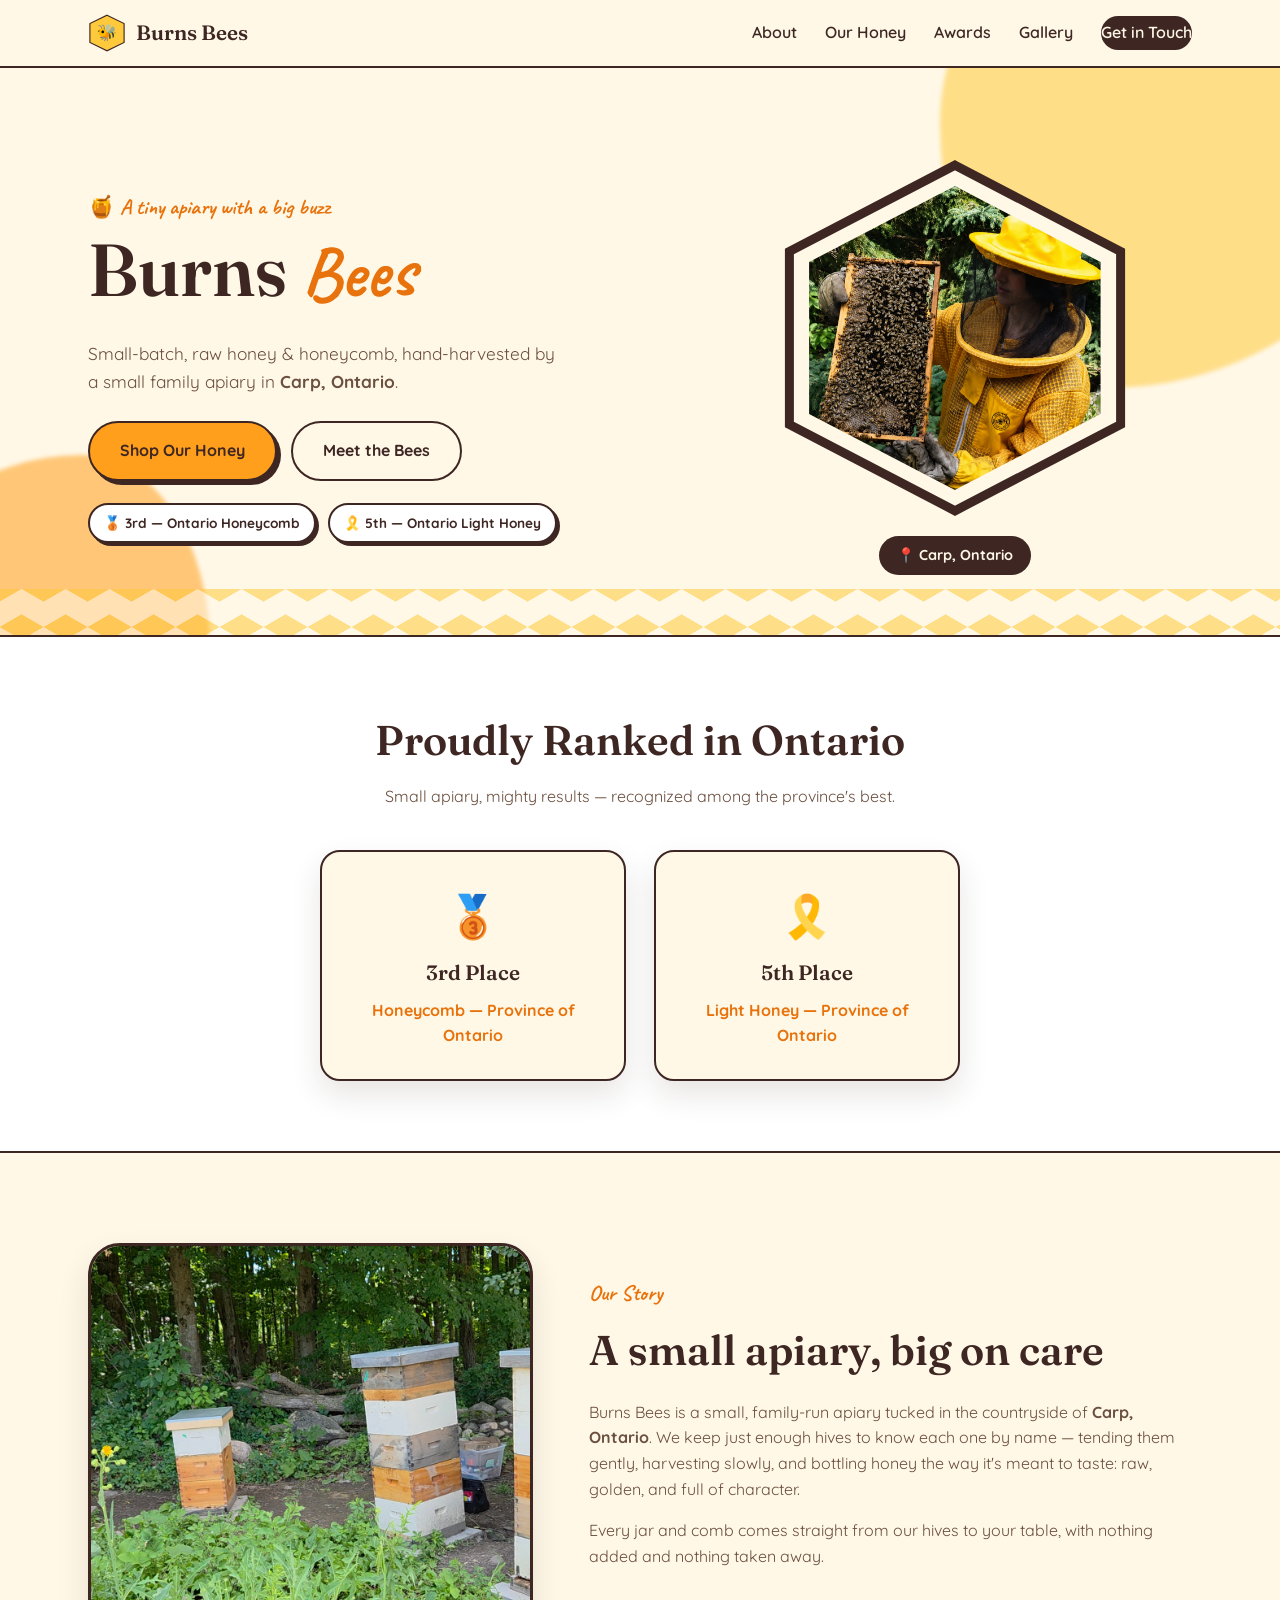
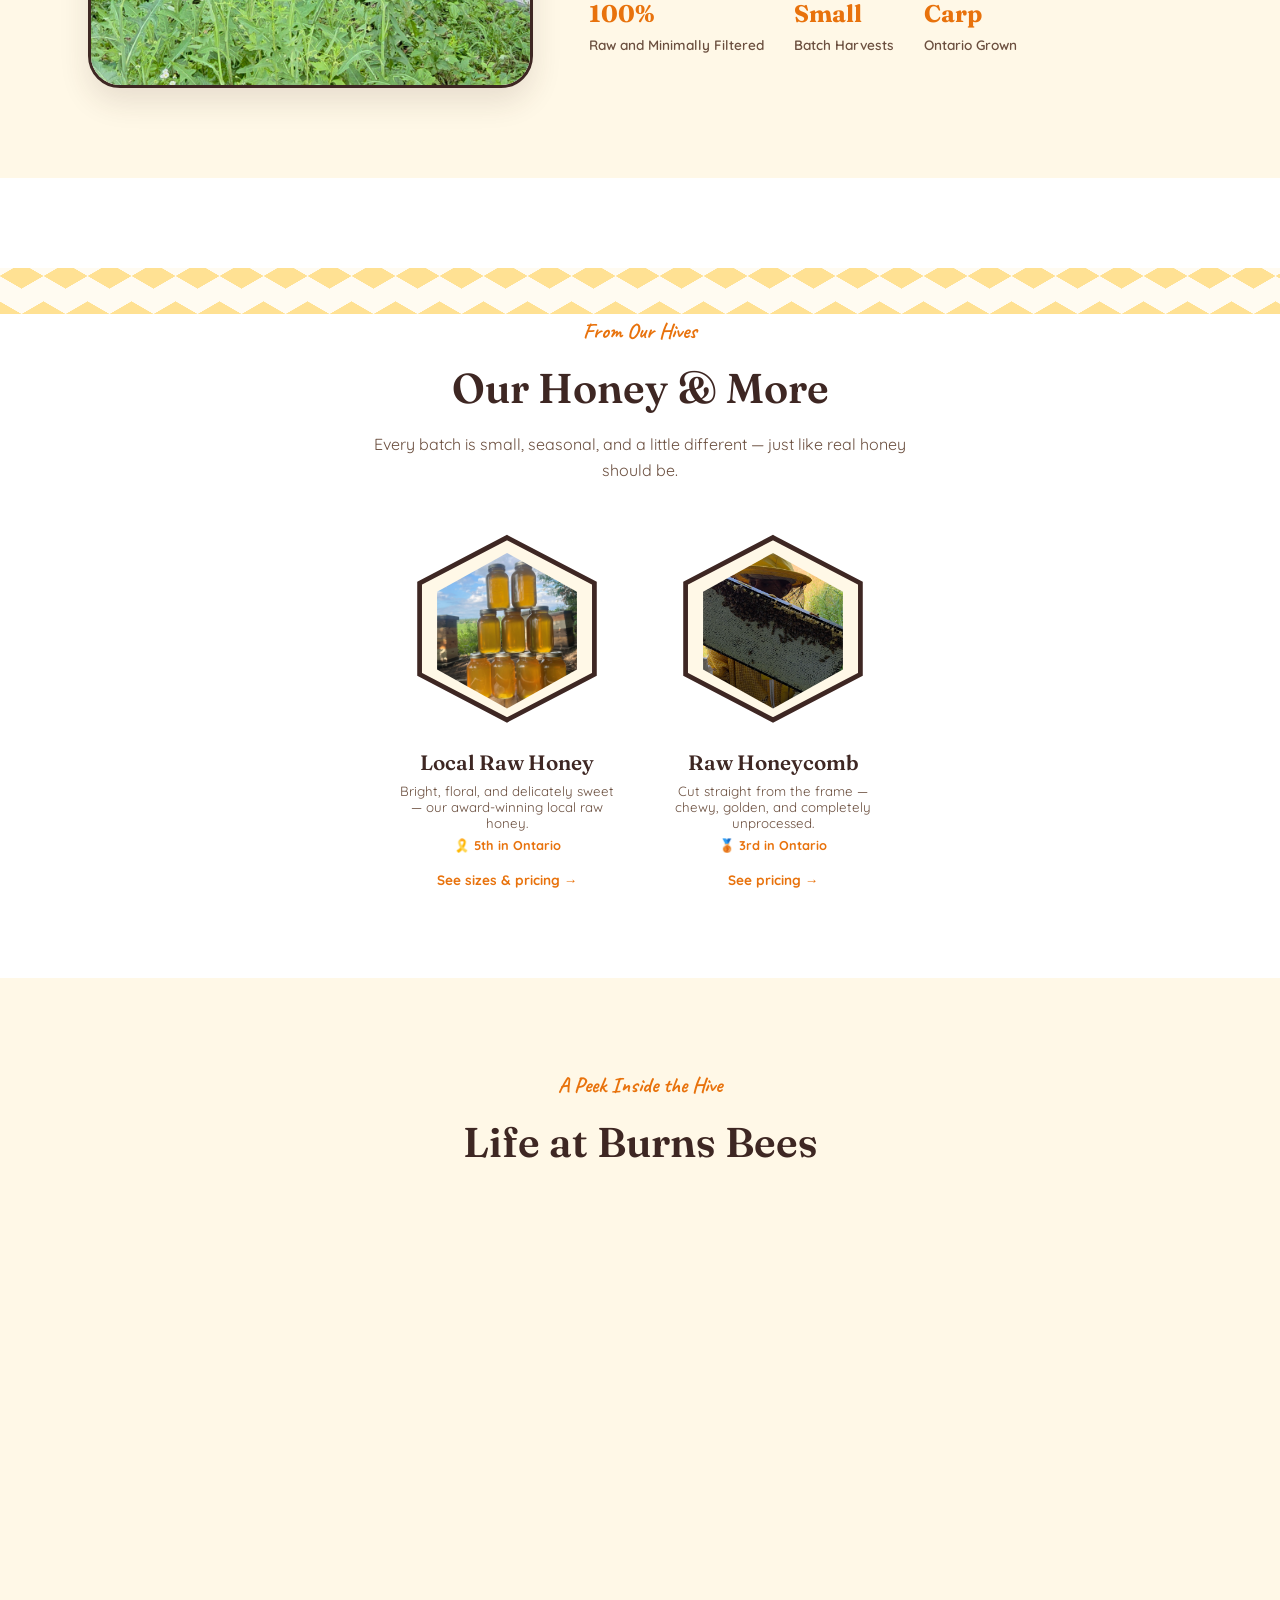
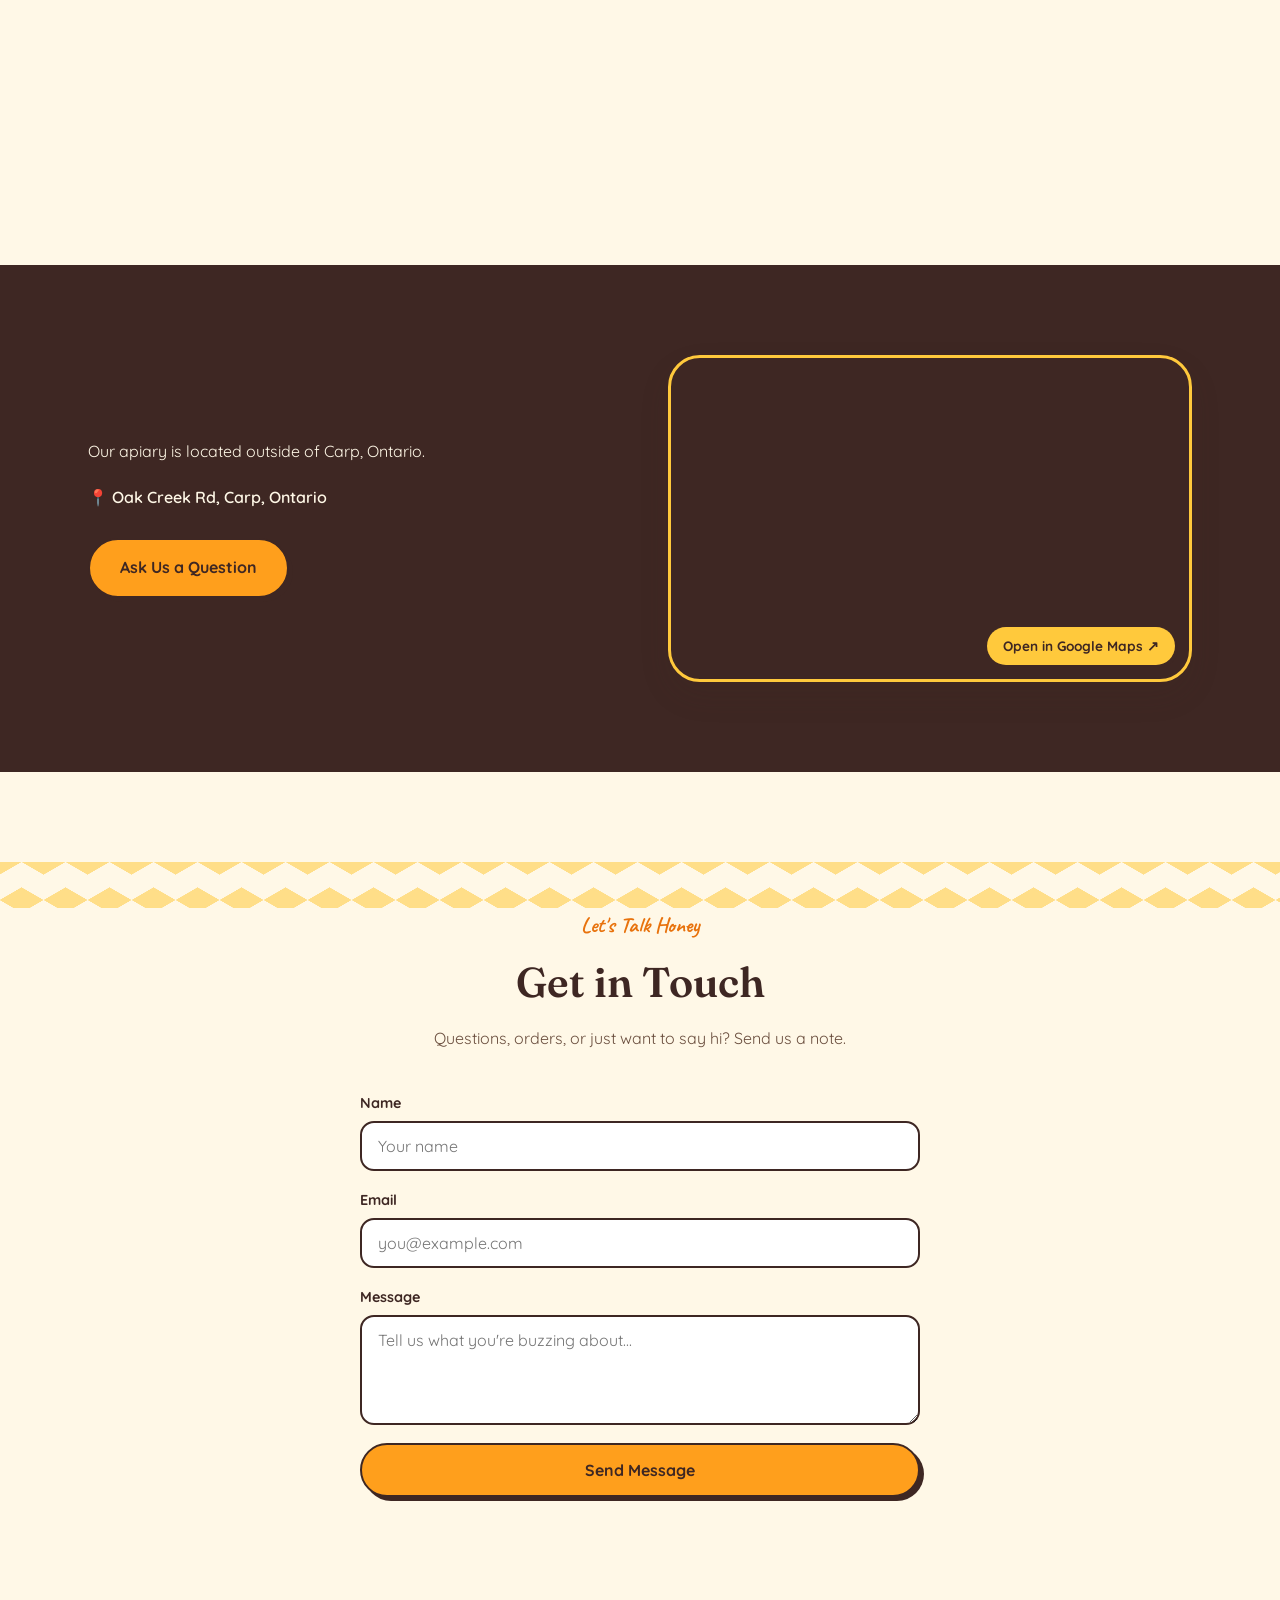
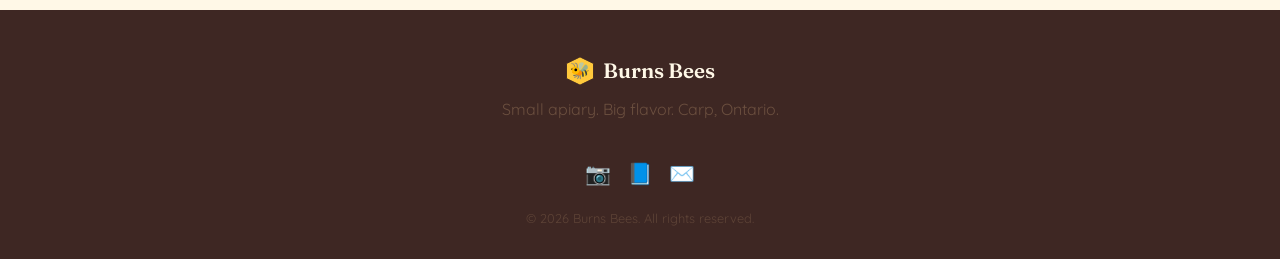
==== burns-bees/burns-bees/index.html @ 52b3c488 "Initial Website Upload" ====
<!DOCTYPE html>
<html lang="en">
<head>
<meta charset="UTF-8">
<meta name="viewport" content="width=device-width, initial-scale=1.0">
<title>Burns Bees — Small Batch Honey from Carp, Ontario</title>
<link rel="preconnect" href="https://fonts.googleapis.com">
<link rel="preconnect" href="https://fonts.gstatic.com" crossorigin>
<link href="https://fonts.googleapis.com/css2?family=Fraunces:ital,opsz,wght@0,9..144,400;0,9..144,600;1,9..144,500&family=Quicksand:wght@400;500;600;700&family=Caveat:wght@600;700&display=swap" rel="stylesheet">
<link rel="stylesheet" href="style.css?v=11">
</head>
<body>

<!-- decorative flying bee -->
<div class="flying-bee" aria-hidden="true">
  <svg viewBox="0 0 60 40" width="40" height="27">
    <ellipse cx="30" cy="20" rx="14" ry="10" fill="#3E2723"/>
    <rect x="18" y="14" width="24" height="4" rx="2" fill="#FFC93C"/>
    <rect x="18" y="22" width="24" height="4" rx="2" fill="#FFC93C"/>
    <circle cx="46" cy="18" r="4" fill="#3E2723"/>
    <ellipse cx="24" cy="8" rx="10" ry="7" fill="#FFF8E7" opacity="0.85"/>
    <ellipse cx="34" cy="6" rx="10" ry="7" fill="#FFF8E7" opacity="0.7"/>
  </svg>
</div>

<header class="site-header">
  <div class="wrap header-inner">
    <a class="logo" href="#top">
      <span class="logo-hex">
        <svg viewBox="0 0 100 100"><polygon points="50,3 95,25 95,75 50,97 5,75 5,25" fill="#FFC93C" stroke="#3E2723" stroke-width="3"/></svg>
        <span class="logo-bee">🐝</span>
      </span>
      <span class="logo-text">Burns Bees</span>
    </a>
    <nav class="main-nav">
      <a href="#about">About</a>
      <a href="#honey">Our Honey</a>
      <a href="#awards">Awards</a>
      <a href="#gallery">Gallery</a>
      <a href="#contact" class="nav-cta">Get in Touch</a>
    </nav>
    <button class="nav-toggle" aria-label="Toggle menu">☰</button>
  </div>
</header>

<main id="top">

  <!-- HERO -->
  <section class="hero">
    <div class="hero-blob blob-1" aria-hidden="true"></div>
    <div class="hero-blob blob-2" aria-hidden="true"></div>
    <div class="honeycomb-strip" aria-hidden="true"></div>
    <div class="wrap hero-inner">
      <div class="hero-copy">
        <p class="eyebrow">🍯 A tiny apiary with a big buzz</p>
        <h1>Burns <span class="script">Bees</span></h1>
        <p class="hero-sub">Small-batch, raw honey &amp; honeycomb, hand-harvested by a small family apiary in <strong>Carp, Ontario</strong>.</p>
        <div class="hero-actions">
          <a href="#honey" class="btn btn-primary">Shop Our Honey</a>
          <a href="#about" class="btn btn-ghost">Meet the Bees</a>
        </div>
        <div class="hero-badges">
          <span class="mini-badge">🥉 3rd — Ontario Honeycomb</span>
          <span class="mini-badge">🎗️ 5th — Ontario Light Honey</span>
        </div>
      </div>
      <div class="hero-art">
        <div class="hero-hex-frame">
          <svg viewBox="0 0 100 100"><polygon points="50,2 96,26 96,74 50,98 4,74 4,26" fill="#FFF8E7" stroke="#3E2723" stroke-width="2.5"/></svg>
          <div class="hero-hex-content">
            <img src="images/laila.png" alt="Laila from Burns Bees holding a frame covered in bees">
          </div>
        </div>
        <span class="hero-tag">📍 Carp, Ontario</span>
      </div>
    </div>
  </section>

  <!-- AWARDS -->
  <section id="awards" class="awards">
    <div class="wrap">
      <h2 class="section-title center">Proudly Ranked in Ontario</h2>
      <p class="section-sub center">Small apiary, mighty results — recognized among the province's best.</p>
      <div class="awards-grid">
        <div class="award-card">
          <div class="award-ribbon bronze">🥉</div>
          <h3>3rd Place</h3>
          <p class="award-cat">Honeycomb — Province of Ontario</p>
        </div>
        <div class="award-card">
          <div class="award-ribbon gold">🎗️</div>
          <h3>5th Place</h3>
          <p class="award-cat">Light Honey — Province of Ontario</p>
        </div>
      </div>
    </div>
  </section>

  <!-- ABOUT -->
  <section id="about" class="about">
    <div class="wrap about-inner">
      <div class="about-photo">
        <img src="images/hives.jpg" alt="Rows of hive boxes tucked in the woods at Burns Bees">
      </div>
      <div class="about-copy">
        <p class="eyebrow">Our Story</p>
        <h2>A small apiary, big on care</h2>
        <p>Burns Bees is a small, family-run apiary tucked in the countryside of <strong>Carp, Ontario</strong>. We keep just enough hives to know each one by name — tending them gently, harvesting slowly, and bottling honey the way it's meant to taste: raw, golden, and full of character.</p>
        <p>Every jar and comb comes straight from our hives to your table, with nothing added and nothing taken away.</p>
        <div class="about-stats">
          <div class="stat"><strong>100%</strong><span>Raw and Minimally Filtered</span></div>
          <div class="stat"><strong>Small</strong><span>Batch Harvests</span></div>
          <div class="stat"><strong>Carp</strong><span>Ontario Grown</span></div>
        </div>
      </div>
    </div>
  </section>

  <!-- HONEY / PRODUCTS -->
  <section id="honey" class="honey">
    <div class="honeycomb-strip flip" aria-hidden="true"></div>
    <div class="wrap">
      <p class="eyebrow center">From Our Hives</p>
      <h2 class="section-title center">Our Honey &amp; More</h2>
      <p class="section-sub center">Every batch is small, seasonal, and a little different — just like real honey should be.</p>
      <div class="product-grid">

        <button type="button" class="product-card" data-product="honey">
          <div class="hex-photo">
            <svg viewBox="0 0 100 100"><polygon points="50,2 96,26 96,74 50,98 4,74 4,26"/></svg>
            <div class="hex-photo-fill"><img src="images/honey-jar.jpg" alt="Stacked mason jars of golden raw honey in front of the hives"></div>
          </div>
          <h3>Local Raw Honey</h3>
          <p>Bright, floral, and delicately sweet — our award-winning local raw honey. <span class="tiny-award">🎗️ 5th in Ontario</span></p>
          <span class="product-hint">See sizes &amp; pricing →</span>
        </button>

        <button type="button" class="product-card" data-product="honeycomb">
          <div class="hex-photo">
            <svg viewBox="0 0 100 100"><polygon points="50,2 96,26 96,74 50,98 4,74 4,26"/></svg>
            <div class="hex-photo-fill"><img src="images/honeycomb-frame.jpg" alt="Beekeeper holding up a raw honeycomb frame covered in bees"></div>
          </div>
          <h3>Raw Honeycomb</h3>
          <p>Cut straight from the frame — chewy, golden, and completely unprocessed. <span class="tiny-award">🥉 3rd in Ontario</span></p>
          <span class="product-hint">See pricing →</span>
        </button>

      </div>
    </div>
  </section>

  <!-- GALLERY -->
  <section id="gallery" class="gallery">
    <div class="wrap">
      <p class="eyebrow center">A Peek Inside the Hive</p>
      <h2 class="section-title center">Life at Burns Bees</h2>
      <div class="gallery-grid">
        <div class="gallery-photo"><img src="images/hives.jpg" alt="Rows of hive boxes tucked in the woods at Burns Bees"></div>
        <div class="gallery-photo"><img src="images/working-hives.jpg" alt="Beekeepers working the hives with a smoker beside a wheat field"></div>
        <div class="gallery-photo"><img src="images/frame-inspection.jpg" alt="Beekeeper holding up a frame covered in bees and comb"></div>
        <div class="gallery-photo"><img src="images/beekeeper-at-work.jpg" alt="Beekeeper in a bee suit inspecting a hive frame in the field"></div>
        <div class="gallery-photo"><img src="images/bee-closeup.jpg" alt="Close-up of bees on a frame, including a marked queen bee"></div>
        <div class="gallery-photo"><img src="images/queen-cage.jpg" alt="Close-up of a queen bee in a queen catcher"></div>
      </div>
    </div>
  </section>

  <!-- VISIT / LOCATION -->
  <section id="visit" class="visit">
    <div class="wrap visit-inner">
      <div class="visit-copy">
        <p>Our apiary is located outside of Carp, Ontario.</p>
        <ul class="visit-list">
          <li>📍 Oak Creek Rd, Carp, Ontario</li>
        </ul>
        <a href="#contact" class="btn btn-primary">Ask Us a Question</a>
      </div>
      <div class="map-card">
        <iframe
          class="map-frame"
          title="Map to Burns Bees near Oak Creek Rd, Carp, Ontario"
          src="https://www.openstreetmap.org/export/embed.html?bbox=-76.1121%2C45.3402%2C-76.0721%2C45.3602&marker=45.3502%2C-76.0921&layer=mapnik"
          loading="lazy">
        </iframe>
        <a class="map-card-link" href="https://www.google.com/maps/search/?api=1&query=Oak+Creek+Rd%2C+Carp%2C+Ontario" target="_blank" rel="noopener">Open in Google Maps ↗</a>
      </div>
    </div>
  </section>

  <!-- CONTACT -->
  <section id="contact" class="contact">
    <div class="honeycomb-strip" aria-hidden="true"></div>
    <div class="wrap contact-inner">
      <p class="eyebrow center">Let's Talk Honey</p>
      <h2 class="section-title center">Get in Touch</h2>
      <p class="section-sub center">Questions, orders, or just want to say hi? Send us a note.</p>
      <form class="contact-form" id="contact-form">
        <div class="form-row">
          <label for="name">Name</label>
          <input type="text" id="name" name="name" placeholder="Your name" required>
        </div>
        <div class="form-row">
          <label for="email">Email</label>
          <input type="email" id="email" name="email" placeholder="you@example.com" required>
        </div>
        <div class="form-row">
          <label for="message">Message</label>
          <textarea id="message" name="message" rows="4" placeholder="Tell us what you're buzzing about..." required></textarea>
        </div>
        <button type="submit" class="btn btn-primary full">Send Message</button>
        <p class="form-note" id="form-note"></p>
      </form>
    </div>
  </section>

</main>

<div class="modal-overlay" id="product-modal" hidden>
  <div class="modal-box">
    <button type="button" class="modal-close" id="modal-close" aria-label="Close">×</button>

    <div class="modal-panel" id="modal-honey">
      <p class="eyebrow">Local Raw Honey</p>
      <h3>Choose Your Size</h3>
      <div class="modal-options">
        <div class="modal-option">
          <div class="hex-photo small">
            <svg viewBox="0 0 100 100"><polygon points="50,2 96,26 96,74 50,98 4,74 4,26"/></svg>
            <div class="hex-photo-fill"><img src="images/honey-jar.jpg" alt="1L mason jar of raw honey"></div>
          </div>
          <strong>1L Jar</strong>
          <span class="modal-price">$20</span>
        </div>
        <div class="modal-option">
          <div class="hex-photo small">
            <svg viewBox="0 0 100 100"><polygon points="50,2 96,26 96,74 50,98 4,74 4,26"/></svg>
            <div class="hex-photo-fill"><img src="images/honey-jar-2.jpg" alt="500ml mason jar of raw honey"></div>
          </div>
          <strong>500ml Jar</strong>
          <span class="modal-price">$12</span>
        </div>
      </div>
      <a href="#contact" class="btn btn-primary full modal-cta">Order Now</a>
    </div>

    <div class="modal-panel" id="modal-honeycomb" hidden>
      <p class="eyebrow">Raw Honeycomb</p>
      <h3>Message Us for Pricing</h3>
      <p class="modal-message-text">Honeycomb pricing varies by size and availability — send us a message and we'll get back to you with details.</p>
      <a href="#contact" class="btn btn-primary full modal-cta">Message Us</a>
    </div>

  </div>
</div>

<footer class="site-footer">
  <div class="wrap footer-inner">
    <div class="footer-brand">
      <span class="logo-hex small">
        <svg viewBox="0 0 100 100"><polygon points="50,3 95,25 95,75 50,97 5,75 5,25" fill="#FFC93C" stroke="#3E2723" stroke-width="3"/></svg>
        <span class="logo-bee">🐝</span>
      </span>
      <span class="logo-text">Burns Bees</span>
    </div>
    <p>Small apiary. Big flavor. Carp, Ontario.</p>
    <div class="footer-social">
      <a href="#" aria-label="Instagram">📷</a>
      <a href="#" aria-label="Facebook">📘</a>
      <a href="#contact">✉️</a>
    </div>
    <p class="footer-copy">© <span id="year"></span> Burns Bees. All rights reserved.</p>
  </div>
</footer>

<script src="script.js?v=5"></script>
</body>
</html>
---- burns-bees/burns-bees/style.css ----
/* ---------- Burns Bees — Design Tokens ---------- */
:root{
  --honey:      #FFC93C;
  --honey-dark: #F4A300;
  --amber:      #FF9F1C;
  --amber-deep: #E8720C;
  --cream:      #FFF8E7;
  --white:      #FFFFFF;
  --ink:        #3E2723;
  --ink-soft:   #6B4F3F;
  --line:       rgba(62,39,35,0.14);

  --font-display: 'Fraunces', serif;
  --font-body: 'Quicksand', sans-serif;
  --font-script: 'Caveat', cursive;

  --radius-lg: 32px;
  --radius-md: 20px;
  --shadow-soft: 0 14px 30px rgba(62,39,35,0.12);
}

*, *::before, *::after{ box-sizing: border-box; }
html{ scroll-behavior: smooth; }
body{
  margin:0;
  font-family: var(--font-body);
  color: var(--ink);
  background: var(--cream);
  overflow-x: hidden;
  line-height: 1.6;
}
img{ max-width:100%; display:block; }
a{ color: inherit; text-decoration:none; }
ul{ margin:0; padding:0; list-style:none; }
.wrap{ max-width: 1160px; margin: 0 auto; padding: 0 28px; }

h1,h2,h3{ font-family: var(--font-display); font-weight: 600; margin: 0 0 .4em; color: var(--ink); }
h1{ font-size: clamp(2.6rem, 6vw, 4.6rem); line-height: 1.05; }
h2{ font-size: clamp(1.8rem, 3.4vw, 2.6rem); }
h3{ font-size: 1.3rem; }
p{ margin: 0 0 1em; color: var(--ink-soft); }

.script{
  font-family: var(--font-script);
  color: var(--amber-deep);
  font-weight: 700;
  transform: rotate(-2deg);
  display: inline-block;
}

.eyebrow{
  font-family: var(--font-script);
  font-size: 1.35rem;
  color: var(--amber-deep);
  margin-bottom: .3em;
  font-weight: 700;
}
.section-title{ margin-bottom: .25em; }
.section-sub{ max-width: 560px; }
.center{ text-align: center; margin-left:auto; margin-right:auto; }

/* ---------- Buttons ---------- */
.btn{
  display: inline-block;
  padding: 15px 30px;
  border-radius: 999px;
  font-family: var(--font-body);
  font-weight: 700;
  font-size: 1rem;
  cursor: pointer;
  border: 2px solid var(--ink);
  transition: transform .18s ease, box-shadow .18s ease, background .18s ease;
}
.btn.full{ width:100%; text-align:center; }
.btn-primary{
  background: var(--amber);
  color: var(--ink);
  box-shadow: 4px 4px 0 var(--ink);
}
.btn-primary:hover{ transform: translate(-2px,-2px); box-shadow: 6px 6px 0 var(--ink); background: var(--honey); }
.btn-ghost{
  background: transparent;
  color: var(--ink);
  border-color: var(--ink);
  margin-left: 10px;
}
.btn-ghost:hover{ background: var(--white); }

/* ---------- Honeycomb decorative strip ---------- */
.honeycomb-strip{
  height: 46px;
  background-image:
    linear-gradient(30deg, var(--honey) 12%, transparent 12.5%, transparent 87%, var(--honey) 87.5%, var(--honey)),
    linear-gradient(150deg, var(--honey) 12%, transparent 12.5%, transparent 87%, var(--honey) 87.5%, var(--honey)),
    linear-gradient(30deg, var(--honey) 12%, transparent 12.5%, transparent 87%, var(--honey) 87.5%, var(--honey)),
    linear-gradient(150deg, var(--honey) 12%, transparent 12.5%, transparent 87%, var(--honey) 87.5%, var(--honey));
  background-size: 44px 76px;
  background-position: 0 0, 0 0, 22px 38px, 22px 38px;
  background-color: var(--cream);
  opacity: .55;
}
.honeycomb-strip.flip{ transform: scaleY(-1); }

/* ---------- Flying bee ---------- */
.flying-bee{
  position: fixed;
  top: 12%;
  left: -60px;
  z-index: 500;
  animation: fly-across 18s linear infinite;
  pointer-events: none;
}
@keyframes fly-across{
  0%   { left: -60px; top: 14%; transform: rotate(6deg); }
  25%  { top: 30%; transform: rotate(-4deg); }
  50%  { left: 55%; top: 10%; transform: rotate(6deg); }
  75%  { top: 40%; transform: rotate(-6deg); }
  100% { left: 110%; top: 20%; transform: rotate(6deg); }
}

/* ---------- Header ---------- */
.site-header{
  position: sticky; top:0; z-index: 200;
  background: rgba(255,248,231,0.9);
  backdrop-filter: blur(6px);
  border-bottom: 2px solid var(--ink);
}
.header-inner{
  display:flex; align-items:center; justify-content:space-between;
  padding-top: 14px; padding-bottom: 14px;
}
.logo{ display:flex; align-items:center; gap:10px; }
.logo-hex{ position:relative; width:38px; height:38px; display:inline-block; }
.logo-hex.small{ width:30px; height:30px; }
.logo-hex svg{ width:100%; height:100%; }
.logo-bee{ position:absolute; inset:0; display:flex; align-items:center; justify-content:center; font-size: 1rem; }
.logo-text{ font-family: var(--font-display); font-weight:600; font-size:1.3rem; }

.main-nav{ display:flex; align-items:center; gap: 28px; font-weight:600; }
.main-nav a{ position:relative; padding: 4px 0; }
.main-nav a:not(.nav-cta)::after{
  content:''; position:absolute; left:0; right:100%; bottom:-2px; height:3px;
  background: var(--amber); transition: right .2s ease;
}
.main-nav a:not(.nav-cta):hover::after{ right:0; }
.nav-cta{
  background: var(--ink); color: var(--cream);
  padding: 9px 18px; border-radius: 999px;
}
.nav-cta:hover{ background: var(--amber-deep); }
.nav-toggle{ display:none; background:none; border:2px solid var(--ink); border-radius:8px; font-size:1.2rem; padding:4px 10px; cursor:pointer; }

/* ---------- Hero ---------- */
.hero{ position: relative; padding: 90px 0 60px; overflow:hidden; }
.hero-inner{
  display:grid; grid-template-columns: 1.1fr .9fr; gap: 50px; align-items:center;
  position:relative; z-index:2;
}
.hero-blob{
  position:absolute; z-index:1; filter: blur(2px); opacity:.55;
}
.blob-1{
  width: 480px; height: 480px; top: -160px; right: -140px;
  background: var(--honey);
  border-radius: 42% 58% 65% 35% / 45% 40% 60% 55%;
  animation: morph 12s ease-in-out infinite;
}
.blob-2{
  width: 320px; height: 320px; bottom: -140px; left: -110px;
  background: var(--amber);
  border-radius: 60% 40% 30% 70% / 50% 60% 40% 50%;
  animation: morph 9s ease-in-out infinite reverse;
}
@keyframes morph{
  0%,100%{ border-radius: 42% 58% 65% 35% / 45% 40% 60% 55%; }
  50%{ border-radius: 60% 40% 30% 70% / 60% 30% 70% 40%; }
}
.hero .honeycomb-strip{ position:absolute; bottom:0; left:0; right:0; z-index:1; }

.hero-sub{ max-width: 480px; font-size: 1.08rem; }
.hero-actions{ margin: 26px 0 22px; }
.hero-badges{ display:flex; gap:12px; flex-wrap:wrap; }
.mini-badge{
  background: var(--white); border: 2px solid var(--ink); border-radius: 999px;
  padding: 7px 14px; font-size: .85rem; font-weight:700; box-shadow: 3px 3px 0 var(--ink);
}

.hero-art{ position:relative; display:flex; flex-direction:column; align-items:center; }
.hero-hex-frame{ position:relative; width: 100%; max-width: 360px; }
.hero-hex-frame svg{ width:100%; display:block; }
.hero-hex-content{
  position:absolute; inset: 6%; display:flex; align-items:center; justify-content:center;
  animation: float 5s ease-in-out infinite;
  clip-path: polygon(50% 2%, 96% 26%, 96% 74%, 50% 98%, 4% 74%, 4% 26%);
}
.hero-hex-content img{ width: 100%; height: 100%; object-fit: cover; display: block; }
@keyframes float{
  0%,100%{ transform: translateY(0); }
  50%{ transform: translateY(-10px); }
}
.hero-tag{
  margin-top: 18px; background: var(--ink); color: var(--cream);
  padding: 8px 18px; border-radius: 999px; font-weight:700; font-size:.9rem;
}

/* ---------- Awards ---------- */
.awards{ padding: 70px 0; background: var(--white); border-top:2px solid var(--ink); border-bottom:2px solid var(--ink); }
.awards-grid{ display:grid; grid-template-columns: 1fr 1fr; gap: 28px; max-width: 640px; margin: 40px auto 0; }
.award-card{
  background: var(--cream); border: 2px solid var(--ink); border-radius: var(--radius-md);
  padding: 30px 20px; text-align:center; box-shadow: var(--shadow-soft);
  transition: transform .2s ease;
}
.award-card:hover{ transform: translateY(-6px) rotate(-1deg); }
.award-ribbon{ font-size: 2.6rem; margin-bottom: 8px; }
.award-cat{ color: var(--amber-deep); font-weight: 700; margin:0; }

/* ---------- About ---------- */
.about{ padding: 90px 0; }
.about-inner{ display:grid; grid-template-columns: .85fr 1.15fr; gap: 56px; align-items:center; }
.about-stats{ display:flex; gap: 30px; margin-top: 26px; flex-wrap:wrap; }
.stat{ display:flex; flex-direction:column; }
.stat strong{ font-family: var(--font-display); font-size: 1.5rem; color: var(--amber-deep); }
.stat span{ font-size: .85rem; color: var(--ink-soft); font-weight:600; }

/* ---------- Placeholder images ---------- */
.placeholder-img{
  background: repeating-linear-gradient(45deg, var(--honey) 0 14px, var(--cream) 14px 28px);
  border: 3px dashed var(--ink);
  border-radius: var(--radius-lg);
  position: relative;
  overflow:hidden;
  min-height: 240px;
}
.placeholder-img.square{ aspect-ratio: 1/1; }
.placeholder-img.tall{ aspect-ratio: 3/4; }
.placeholder-img.wide{ aspect-ratio: 4/3; }
.placeholder-img.map{ aspect-ratio: 16/10; }
.placeholder-inner{
  position:absolute; inset: 14px;
  background: var(--white);
  border-radius: calc(var(--radius-lg) - 10px);
  display:flex; flex-direction:column; align-items:center; justify-content:center;
  gap: 8px; text-align:center; padding: 20px;
  font-weight: 700; color: var(--ink-soft);
  border: 2px solid var(--line);
}
.placeholder-inner.small{ inset: 0; border-radius: 0; border:none; }
.placeholder-icon{ font-size: 2rem; }
.about-photo{
  aspect-ratio: 1/1;
  border: 3px solid var(--ink);
  border-radius: var(--radius-lg);
  overflow: hidden;
  box-shadow: var(--shadow-soft);
}
.about-photo img{ width: 100%; height: 100%; object-fit: cover; display: block; }

/* ---------- Honey / Products ---------- */
.honey{ padding: 90px 0; background: var(--white); position:relative; }
.product-grid{
  display:grid; grid-template-columns: repeat(2, 220px); justify-content:center; gap: 46px; margin-top: 46px;
}
.product-card{
  text-align:center;
  display: block; width: 100%;
  background: none; border: none; padding: 0; margin: 0;
  font-family: var(--font-body); cursor: pointer;
  border-radius: var(--radius-md);
  transition: transform .2s ease;
}
.product-card:hover{ transform: translateY(-6px); }
.product-card:hover .hex-photo svg polygon{ fill: var(--honey); }
.hex-photo{
  position:relative; width: 100%; max-width: 190px; margin: 0 auto 18px; aspect-ratio: 1/1.05;
}
.hex-photo.small{ max-width: 130px; }
.hex-photo svg{ width:100%; height:100%; }
.hex-photo svg polygon{ fill: var(--cream); stroke: var(--ink); stroke-width: 2.5; transition: fill .2s ease; }
.hex-photo-fill{
  position:absolute; inset: 10%;
  clip-path: polygon(50% 2%, 96% 26%, 96% 74%, 50% 98%, 4% 74%, 4% 26%);
  background: var(--honey);
}
.hex-photo-fill img{ width: 100%; height: 100%; object-fit: cover; display: block; }
.tiny-award{ display:block; margin-top: 6px; font-size: .8rem; font-weight:700; color: var(--amber-deep); }
.product-hint{
  display:inline-block; margin-top: 4px;
  font-weight: 700; font-size: .85rem; color: var(--amber-deep);
}

/* ---------- Gallery ---------- */
.gallery{ padding: 90px 0; }
.gallery-grid{
  columns: 4 220px;
  column-gap: 20px;
  margin-top: 42px;
}
.gallery-photo{
  display: block;
  break-inside: avoid;
  margin-bottom: 20px;
  border: 3px solid var(--ink);
  border-radius: var(--radius-lg);
  overflow: hidden;
  transition: transform .2s ease, box-shadow .2s ease;
}
.gallery-photo:hover{ transform: translateY(-4px); box-shadow: var(--shadow-soft); }
.gallery-photo img{ width: 100%; height: auto; display: block; }

/* ---------- Visit ---------- */
.visit{ padding: 90px 0; background: var(--ink); color: var(--cream); }
.visit h2, .visit p{ color: var(--cream); }
.visit .eyebrow{ color: var(--honey); }
.visit-inner{ display:grid; grid-template-columns: 1fr 1fr; gap: 56px; align-items:center; }
.visit-list{ margin: 20px 0 28px; display:flex; flex-direction:column; gap: 10px; font-weight:600; }
.map-card{
  position: relative;
  aspect-ratio: 16/10;
  border: 3px solid var(--honey);
  border-radius: var(--radius-lg);
  overflow: hidden;
  box-shadow: var(--shadow-soft);
  background: var(--ink);
}
.map-frame{ width: 100%; height: 100%; border: 0; display: block; filter: sepia(8%) saturate(115%); }
.map-card-link{
  position: absolute; right: 14px; bottom: 14px; z-index: 2;
  background: var(--honey); color: var(--ink);
  font-weight: 700; font-size: .85rem; padding: 8px 16px; border-radius: 999px;
  box-shadow: 3px 3px 0 var(--ink);
  transition: transform .15s ease;
}
.map-card-link:hover{ transform: translateY(-2px); }

/* ---------- Contact ---------- */
.contact{ padding: 90px 0 60px; position:relative; }
.contact-form{ max-width: 560px; margin: 40px auto 0; display:flex; flex-direction:column; gap: 18px; }
.form-row{ display:flex; flex-direction:column; gap: 6px; }
.form-row label{ font-weight:700; font-size: .9rem; }
.form-row input, .form-row textarea{
  font-family: var(--font-body);
  padding: 13px 16px; border: 2px solid var(--ink); border-radius: 14px;
  background: var(--white); font-size: 1rem; resize: vertical;
}
.form-row input:focus, .form-row textarea:focus{ outline: 3px solid var(--honey); }
.form-note{ text-align:center; font-weight:700; color: var(--amber-deep); min-height: 1.2em; }

/* ---------- Footer ---------- */
.site-footer{ background: var(--ink); color: var(--cream); padding: 44px 0 30px; text-align:center; }
.footer-inner{ display:flex; flex-direction:column; align-items:center; gap: 10px; }
.footer-brand{ display:flex; align-items:center; gap:8px; }
.footer-social{ display:flex; gap: 16px; font-size: 1.3rem; margin: 8px 0; }
.footer-social a{ transition: transform .2s ease; display:inline-block; }
.footer-social a:hover{ transform: translateY(-3px); }
.footer-copy{ font-size: .8rem; opacity:.7; margin:0; }

/* ---------- Responsive ---------- */
@media (max-width: 900px){
  .main-nav{ display:none; }
  .nav-toggle{ display:inline-block; }
  .hero-inner, .about-inner, .visit-inner{ grid-template-columns: 1fr; }
  .hero-art{ order:-1; }
  .gallery-grid{ columns: 2 220px; }
  .awards-grid{ grid-template-columns: 1fr; }
}
@media (max-width: 520px){
  .hero-actions{ display:flex; flex-direction:column; gap:10px; }
  .btn-ghost{ margin-left:0; }
  .product-grid{ grid-template-columns: 1fr; justify-content: stretch; }
}

/* ---------- Product Modal ---------- */
.modal-overlay{
  position: fixed; inset: 0; z-index: 1000;
  background: rgba(62,39,35,0.55);
  display: flex; align-items: center; justify-content: center;
  padding: 24px;
}
.modal-overlay[hidden]{ display: none; }
.modal-box{
  position: relative;
  background: var(--cream);
  border: 3px solid var(--ink);
  border-radius: var(--radius-lg);
  max-width: 480px; width: 100%;
  padding: 40px 32px 32px;
  text-align: center;
  box-shadow: 0 24px 50px rgba(0,0,0,0.3);
}
.modal-close{
  position: absolute; top: 14px; right: 14px;
  width: 34px; height: 34px; border-radius: 50%;
  border: 2px solid var(--ink); background: var(--white);
  font-size: 1.2rem; line-height: 1; cursor: pointer;
  display: flex; align-items: center; justify-content: center;
}
.modal-close:hover{ background: var(--honey); }
.modal-panel h3{ margin-bottom: .6em; }
.modal-options{ display:flex; gap: 24px; justify-content:center; margin: 20px 0 26px; flex-wrap: wrap; }
.modal-option{ display:flex; flex-direction:column; align-items:center; }
.modal-option strong{ font-family: var(--font-display); font-size: 1.05rem; }
.modal-price{ font-weight: 700; color: var(--amber-deep); font-size: 1.2rem; margin-top: 2px; }
.modal-message-text{ max-width: 360px; margin: 0 auto 24px; }
.modal-cta{ margin-top: 4px; }
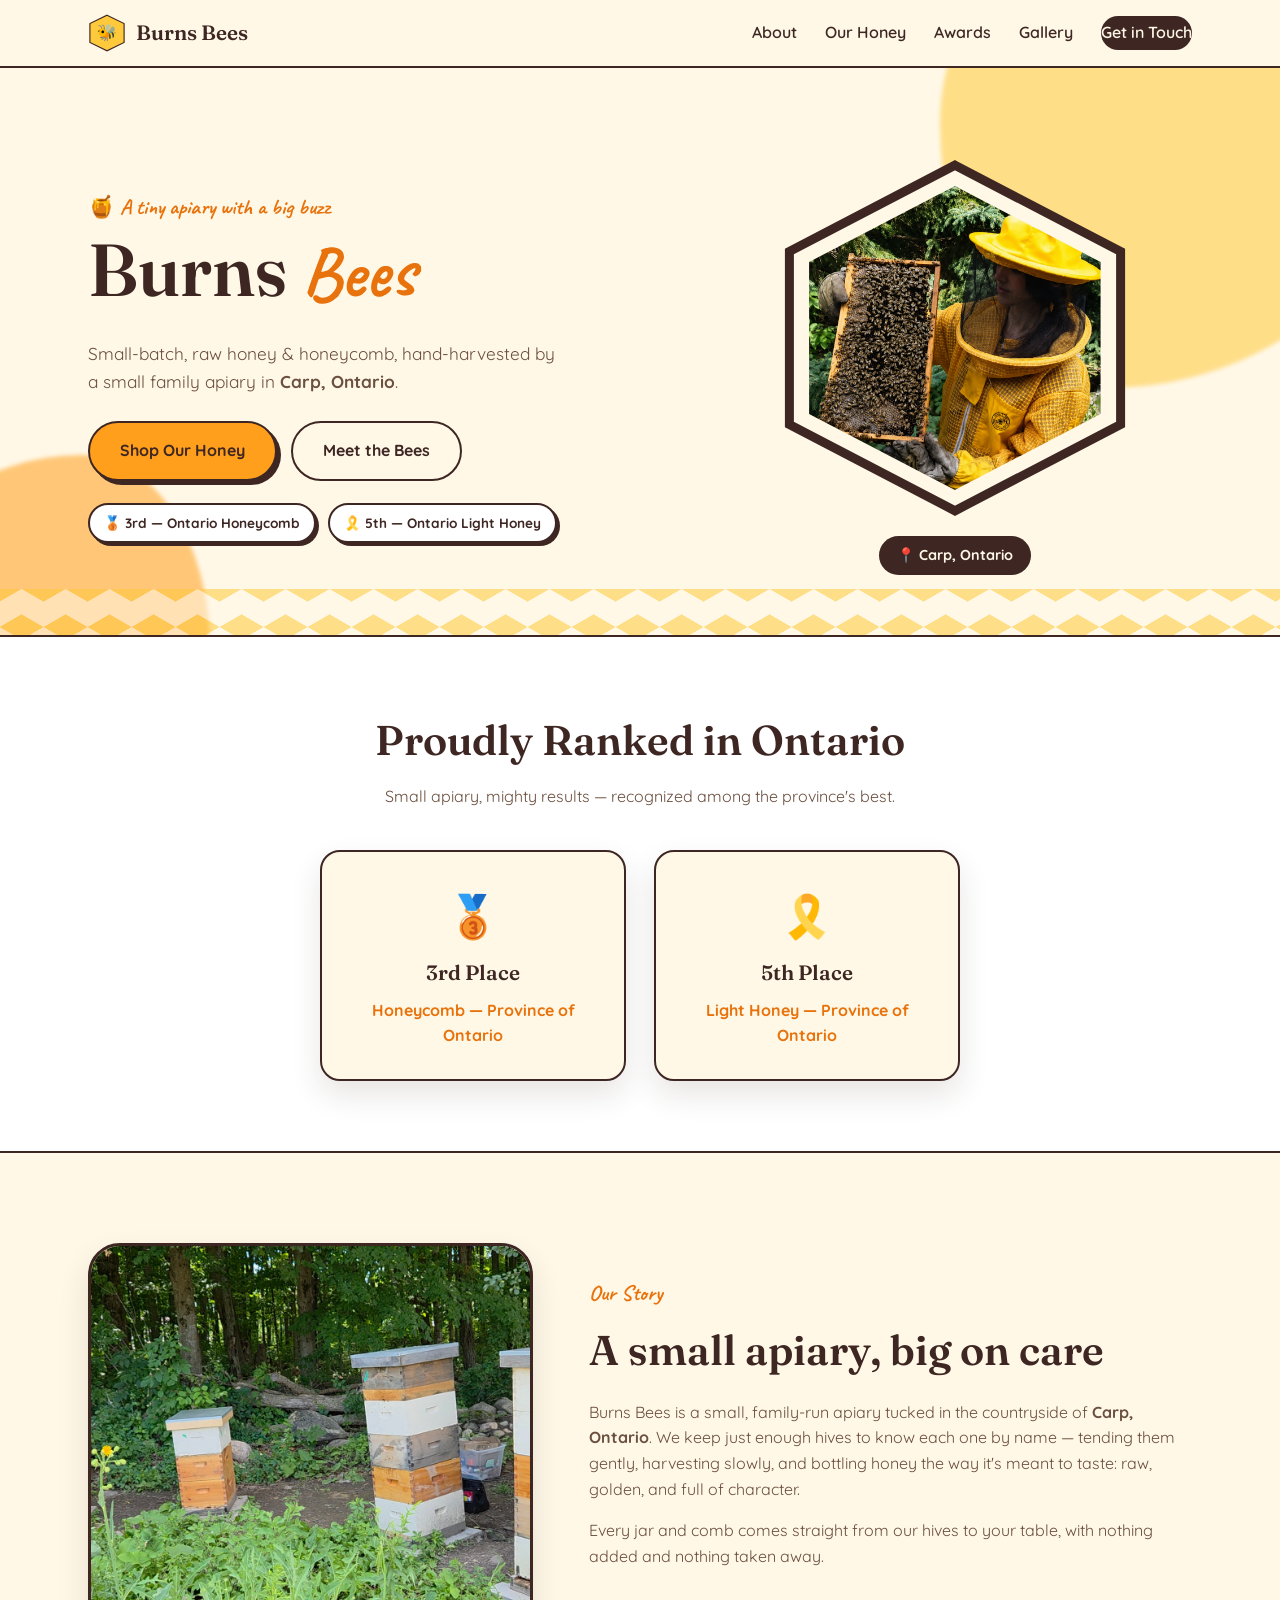
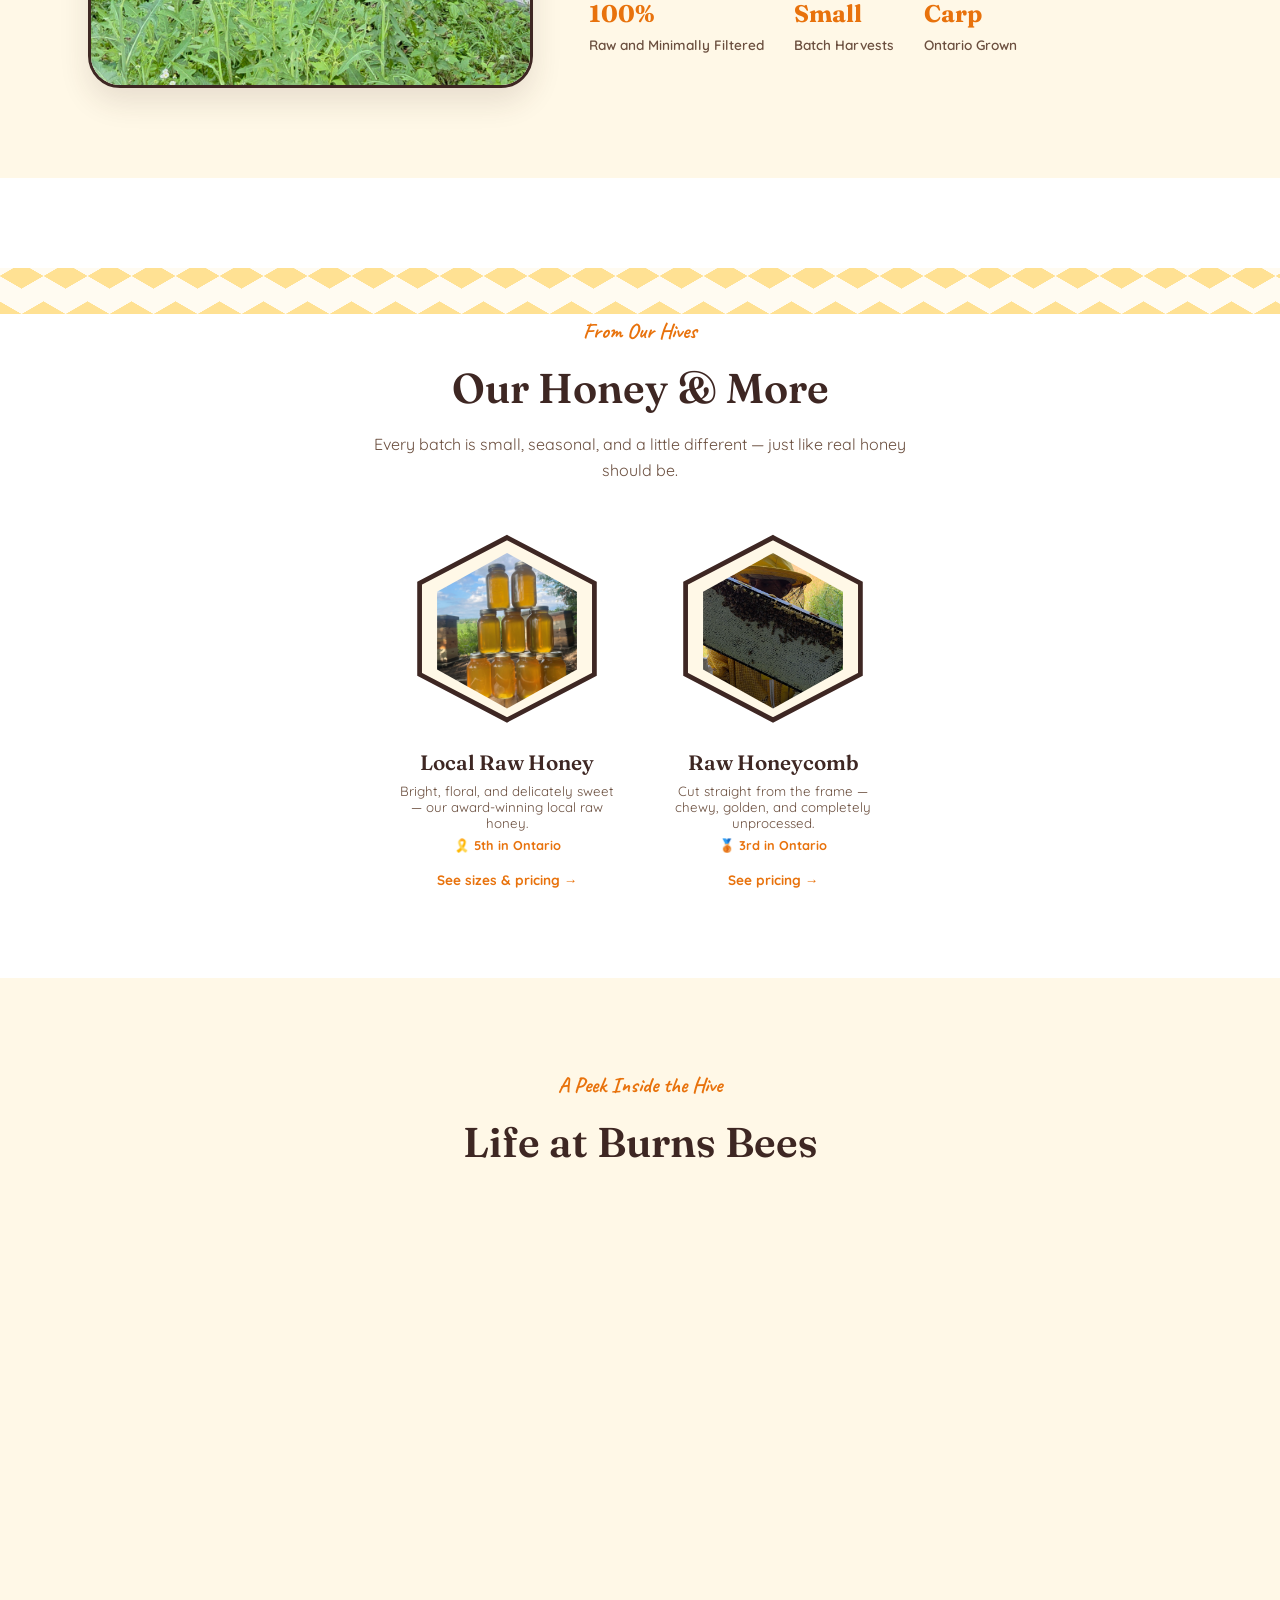
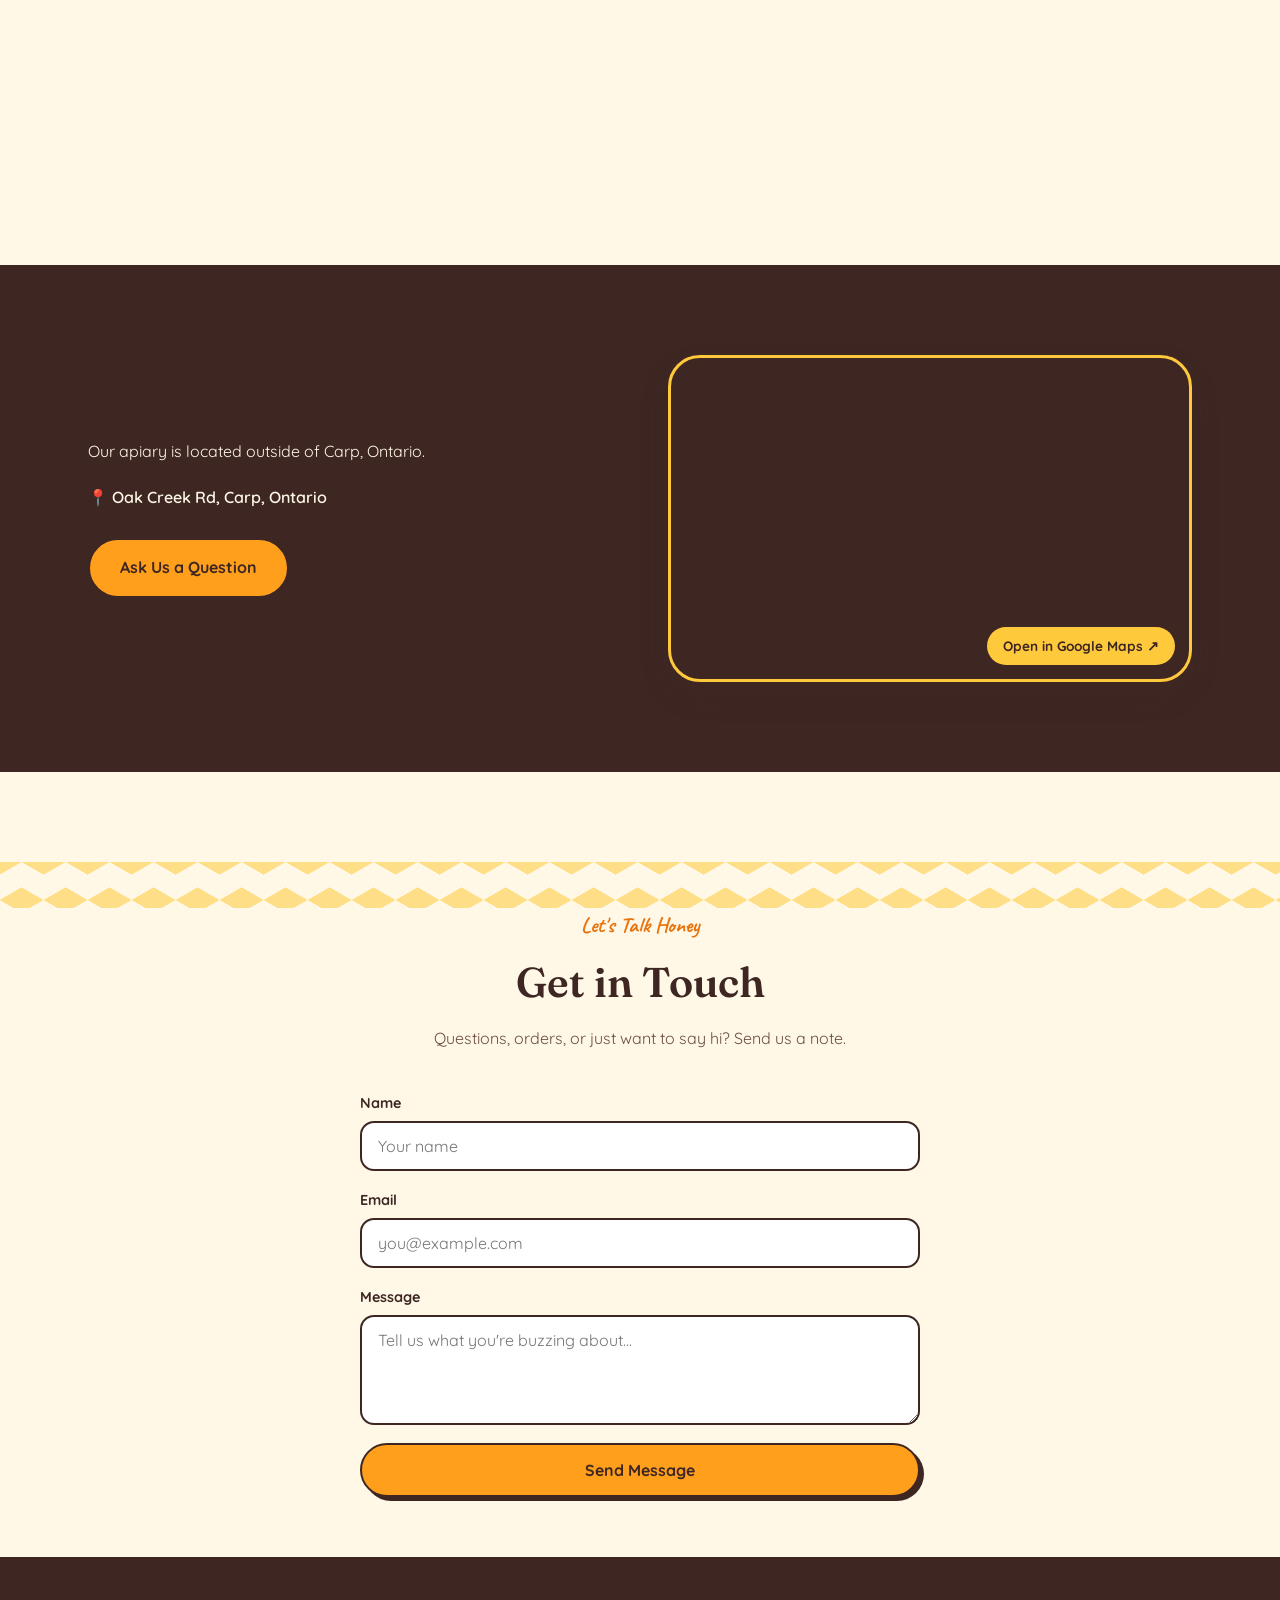
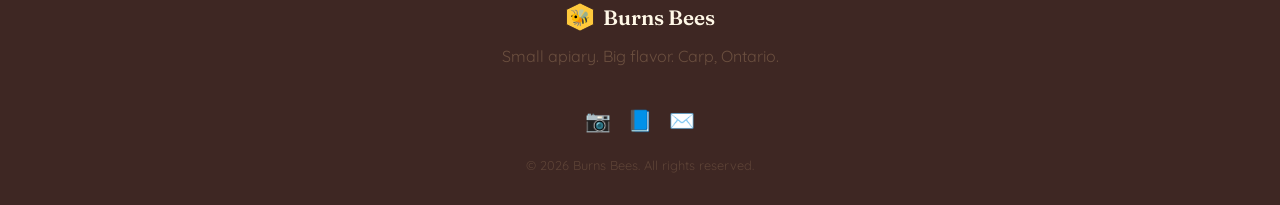
==== commit ac22b1b9: "Rename index(1).html to index.html" ====
--- a/burns-bees/burns-bees/index.html
+++ b/burns-bees/burns-bees/index.html
@@ -194,21 +194,66 @@
       <p class="eyebrow center">Let's Talk Honey</p>
       <h2 class="section-title center">Get in Touch</h2>
       <p class="section-sub center">Questions, orders, or just want to say hi? Send us a note.</p>
-      <form class="contact-form" id="contact-form">
+      <form
+        class="contact-form"
+        id="netlify-contact-form"
+        name="contact"
+        method="POST"
+        action="/thank-you.html"
+        data-netlify="true"
+        netlify-honeypot="bot-field"
+      >
+        <input type="hidden" name="form-name" value="contact">
+
+        <p hidden>
+          <label>
+            Do not fill this out:
+            <input name="bot-field">
+          </label>
+        </p>
+
         <div class="form-row">
           <label for="name">Name</label>
-          <input type="text" id="name" name="name" placeholder="Your name" required>
-        </div>
+          <input
+            type="text"
+            id="name"
+            name="name"
+            placeholder="Your name"
+            autocomplete="name"
+            required
+          >
+        </div>
+
         <div class="form-row">
           <label for="email">Email</label>
-          <input type="email" id="email" name="email" placeholder="you@example.com" required>
-        </div>
+          <input
+            type="email"
+            id="email"
+            name="email"
+            placeholder="you@example.com"
+            autocomplete="email"
+            required
+          >
+        </div>
+
         <div class="form-row">
           <label for="message">Message</label>
-          <textarea id="message" name="message" rows="4" placeholder="Tell us what you're buzzing about..." required></textarea>
-        </div>
-        <button type="submit" class="btn btn-primary full">Send Message</button>
-        <p class="form-note" id="form-note"></p>
+          <textarea
+            id="message"
+            name="message"
+            rows="4"
+            placeholder="Tell us what you're buzzing about..."
+            required
+          ></textarea>
+        </div>
+
+        <button
+          type="button"
+          class="btn btn-primary full"
+          onclick="const form = this.form; if (form.reportValidity()) form.submit();"
+        >
+          Send Message
+        </button>
       </form>
     </div>
   </section>
